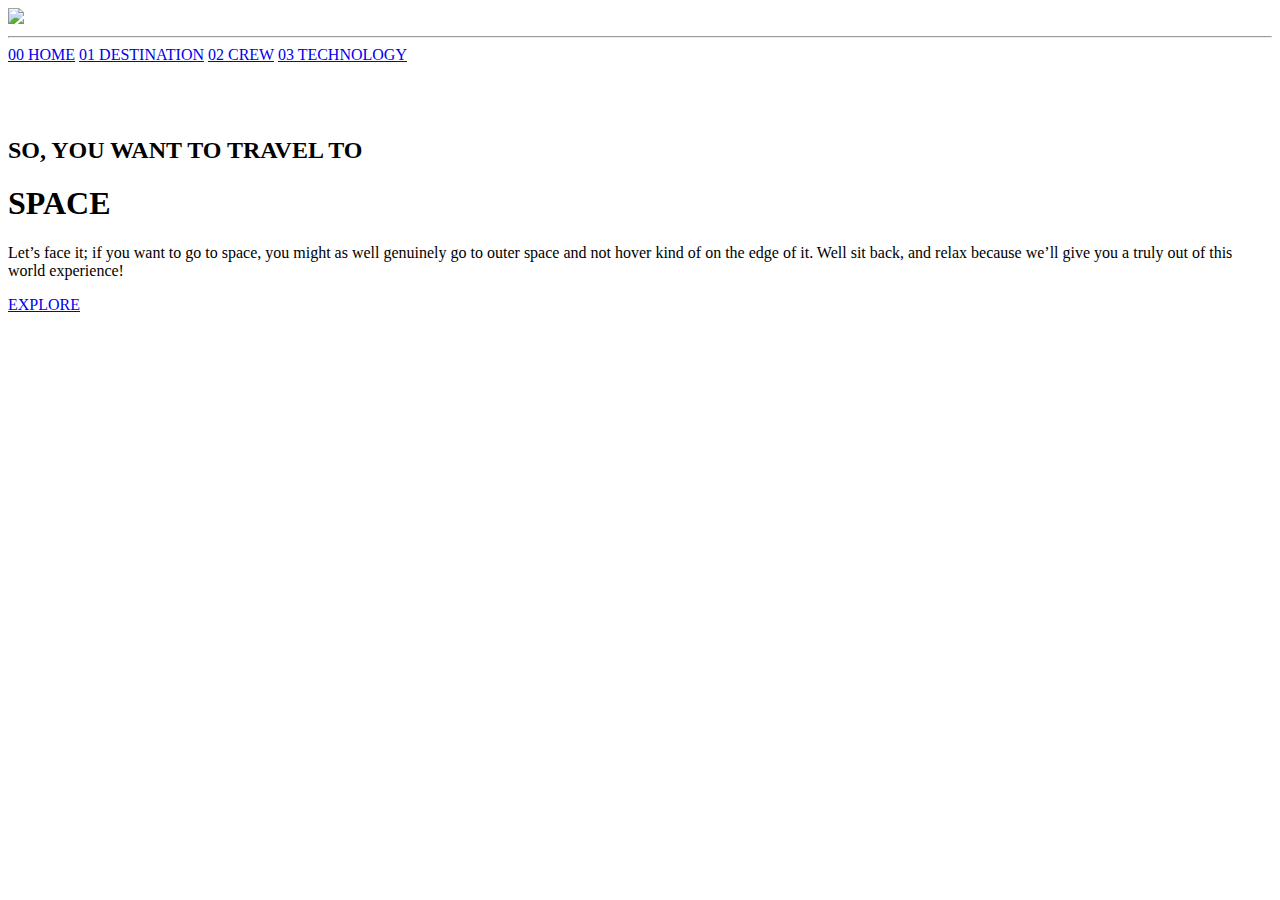
==== index.html @ b44844d8 "home changed to index.html" ====
<!DOCTYPE html>
<html>
  <head>
    <title>space tourism website|Frontend Mentor</title>
    <link rel="icon" type="image/x-icon" href="../code files/assets/favicon-32x32.png" />
    <link rel="stylesheet" href="../code files/css files/homepage-css.css" />
    <link rel="preconnect" href="https://fonts.googleapis.com" />
    <link rel="preconnect" href="https://fonts.gstatic.com" crossorigin />
    <link
      href="https://fonts.googleapis.com/css2?family=Barlow+Condensed&display=swap"
      rel="stylesheet"
    />
  </head>

  <body class="home-page">
    <div class="header-container">
      <img class="logo" src="../code files/assets/shared/logo.svg" />
      <hr />
      <div class="nav-menu">
        <a class="nav-menu-link" href="../code files/html files/index.html">00 HOME</a>
        <a class="nav-menu-link" href="../code files/html files/destination.html"
          >01 DESTINATION</a
        >
        <a class="nav-menu-link" href="../code files/html files/crew.html">02 CREW</a>
        <a class="nav-menu-link" href="../code files/html files/technology.html"
          >03 TECHNOLOGY</a
        >
        <div
          class="home-tab"
          style="
            border-style: solid;
            border-top: none;
            border-left: none;
            border-right: none;
            color: white;
            width: 5%;
            margin-top: 50px;
          "
        ></div>
      </div>
    </div>

    <div class="middle-container">
      <h2>SO, YOU WANT TO TRAVEL TO</h2>
      <h1>SPACE</h1>
      <p>
        Let’s face it; if you want to go to space, you might as well genuinely
        go to outer space and not hover kind of on the edge of it. Well sit
        back, and relax because we’ll give you a truly out of this world
        experience!
      </p>
      <a class="btn" href="../code files/html files/index.html">EXPLORE</a>
    </div>
  </body>
</html>
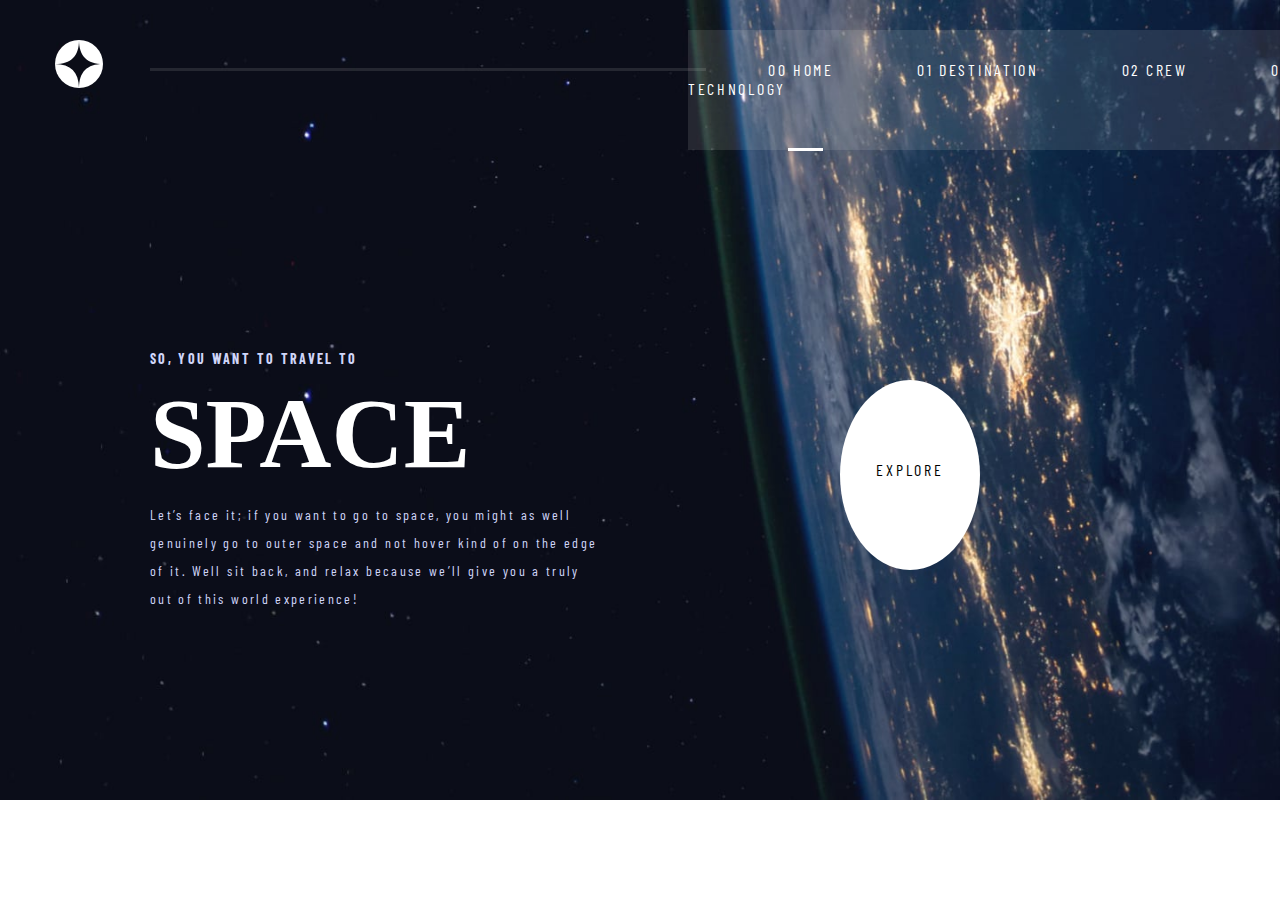
==== commit 6d00476b: "minor changes" ====
--- a/index.html
+++ b/index.html
@@ -2,8 +2,8 @@
 <html>
   <head>
     <title>space tourism website|Frontend Mentor</title>
-    <link rel="icon" type="image/x-icon" href="../code files/assets/favicon-32x32.png" />
-    <link rel="stylesheet" href="../code files/css files/homepage-css.css" />
+    <link rel="icon" type="image/x-icon" href="assets/shared/logo.svg" />
+    <link rel="stylesheet" href="css files/homepage-css.css" />
     <link rel="preconnect" href="https://fonts.googleapis.com" />
     <link rel="preconnect" href="https://fonts.gstatic.com" crossorigin />
     <link
@@ -14,15 +14,15 @@
 
   <body class="home-page">
     <div class="header-container">
-      <img class="logo" src="../code files/assets/shared/logo.svg" />
+      <img class="logo" src="assets/shared/logo.svg" />
       <hr />
       <div class="nav-menu">
-        <a class="nav-menu-link" href="../code files/html files/index.html">00 HOME</a>
-        <a class="nav-menu-link" href="../code files/html files/destination.html"
+        <a class="nav-menu-link" href="html files/index.html">00 HOME</a>
+        <a class="nav-menu-link" href="html files/destination.html"
           >01 DESTINATION</a
         >
-        <a class="nav-menu-link" href="../code files/html files/crew.html">02 CREW</a>
-        <a class="nav-menu-link" href="../code files/html files/technology.html"
+        <a class="nav-menu-link" href="html files/crew.html">02 CREW</a>
+        <a class="nav-menu-link" href="html files/technology.html"
           >03 TECHNOLOGY</a
         >
         <div
@@ -49,7 +49,7 @@
         back, and relax because we’ll give you a truly out of this world
         experience!
       </p>
-      <a class="btn" href="../code files/html files/index.html">EXPLORE</a>
+      <a class="btn" href="html files/index.html">EXPLORE</a>
     </div>
   </body>
 </html>
--- a/css files/homepage-css.css
+++ b/css files/homepage-css.css
@@ -0,0 +1,106 @@
+.home-page {
+  background-image: url("../assets/home/background-home-desktop.jpg");
+  background-size: 100%;
+  background-repeat: no-repeat;
+  margin: 0px;
+  font-family: "Barlow Condensed", sans-serif;
+}
+
+.logo {
+  position: absolute;
+  left: 55px;
+  top: 40px;
+}
+
+hr {
+  border: solid;
+  border-bottom: none;
+  color: #fffff71c;
+  width: 550px;
+  position: absolute;
+  left: 150px;
+  top: 60px;
+}
+.nav-menu {
+  background-color: #fffff71c;
+  position: absolute;
+  left: 688px;
+  top: 30px;
+  width: 55%;
+  height: 10%;
+  padding-top: 30px;
+}
+
+.nav-menu-link {
+  font-size: 16px;
+  color: white;
+  padding-left: 80px;
+  text-decoration: none;
+  letter-spacing: 2.7px;
+}
+
+h1 {
+  color: white;
+  font-family: "Bellefair", serif;
+  font-size: 100px;
+  line-height: 0;
+}
+
+h2 {
+  color: #d0d6f9;
+  font-family: "Barlow Condensed", sans-serif;
+  font-size: 14px;
+  letter-spacing: 2.35px;
+}
+p {
+  color: #d0d6f9;
+  font-family: "Barlow Condensed", sans-serif;
+  font-size: 14px;
+  letter-spacing: 2.35px;
+  line-height: 2;
+}
+.middle-container {
+  margin-top: 350px;
+  margin-left: 150px;
+  width: 35%;
+  text-align: left;
+}
+
+.btn {
+  background-color: white;
+  color: black;
+  padding: 20px;
+  text-align: center;
+  padding: 80px 20px 10px 20px;
+  text-decoration: none;
+  font-size: 16px;
+  width: 100px;
+  height: 100px;
+  border-radius: 50%;
+  position: absolute;
+  right: 300px;
+  top: 380px;
+  letter-spacing: 2.75px;
+}
+
+.btn:hover {
+  background-color: white;
+  color: black;
+  padding: 20px;
+  text-align: center;
+  padding: 80px 20px 10px 20px;
+  text-decoration: none;
+  font-size: 16px;
+  width: 75px;
+  height: 75px;
+  border-radius: 50%;
+  position: absolute;
+  right: 300px;
+  top: 380px;
+  letter-spacing: 2.75px;
+  border: solid #303436 25px;
+}
+
+.home-tab {
+  margin-left: 100px;
+}
